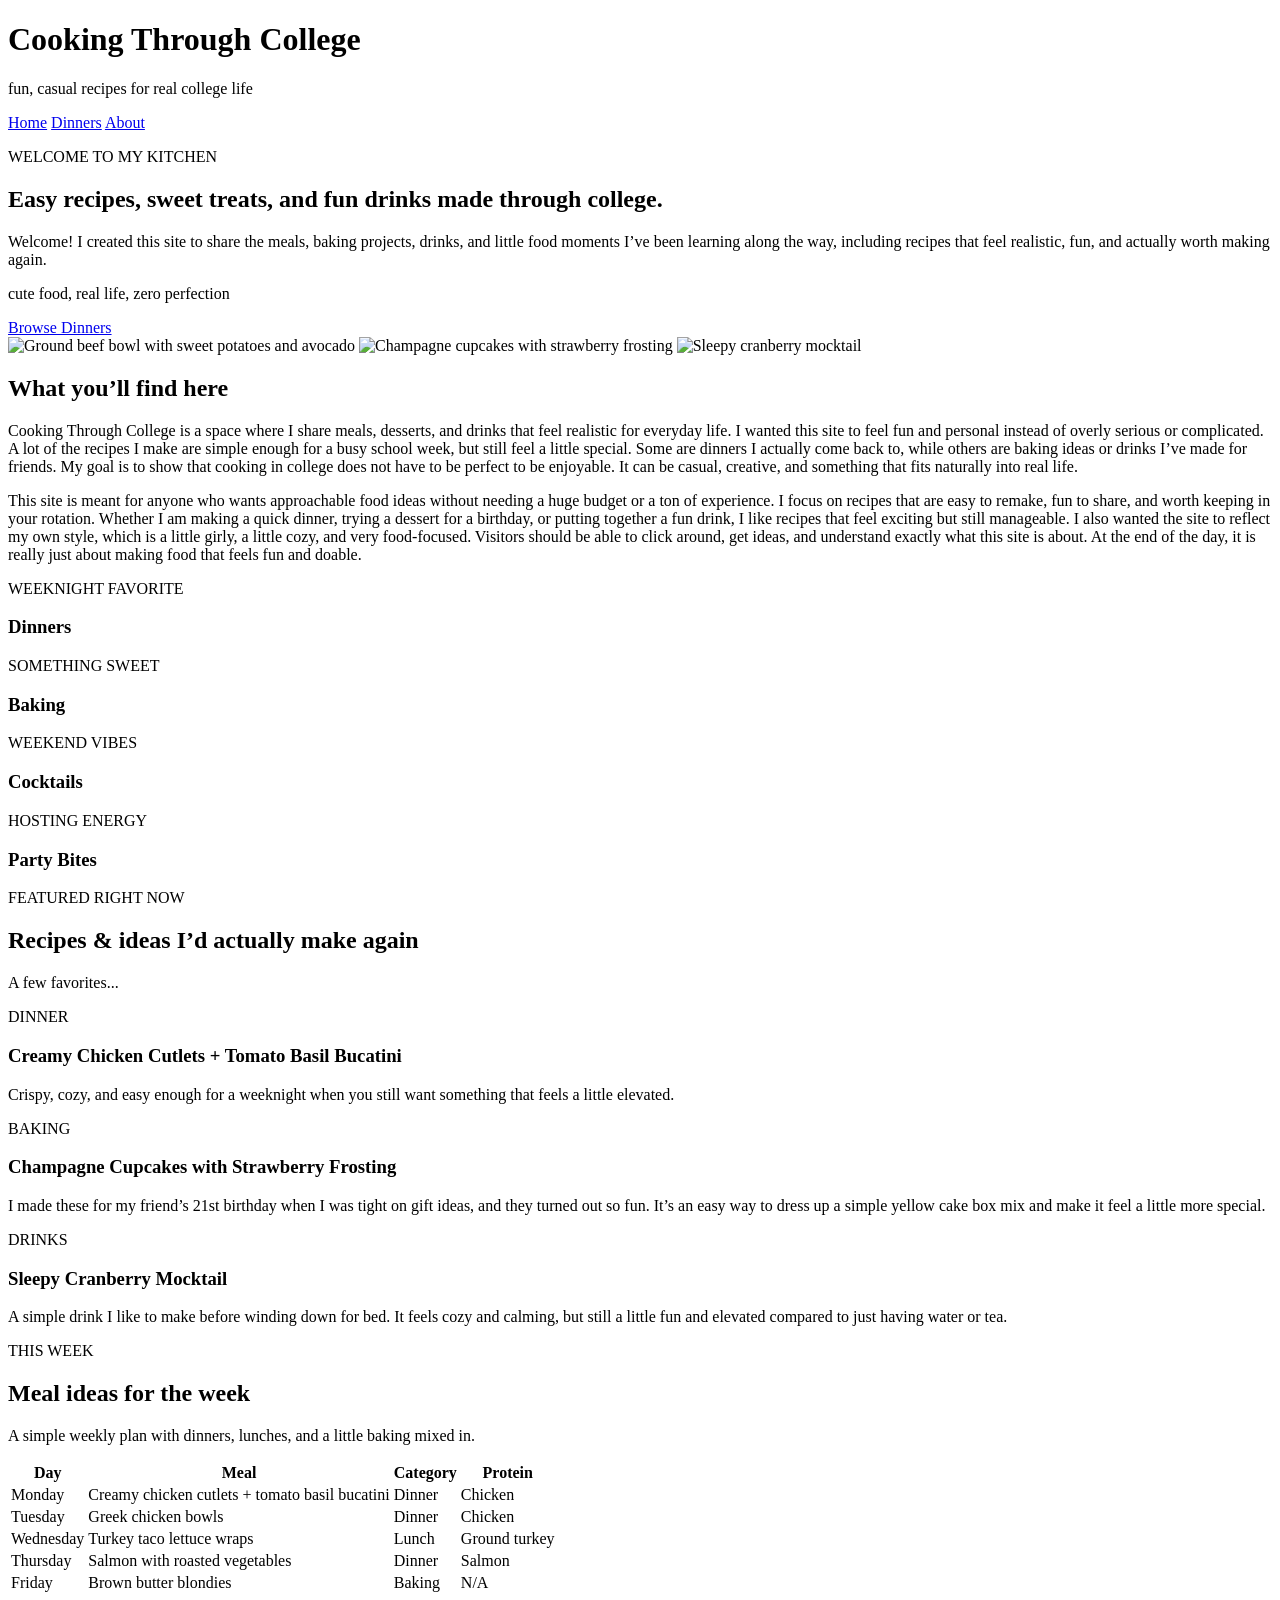
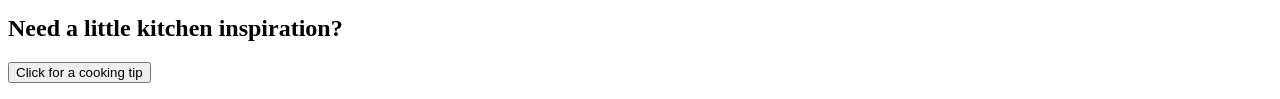
==== index.html @ 00fe20cf "Add files via upload" ====
<!DOCTYPE html>
<html lang="en">
<head>
  <meta charset="UTF-8">
  <meta name="viewport" content="width=device-width, initial-scale=1.0">
  <title>Cooking Through College</title>

  <link rel="preconnect" href="https://fonts.googleapis.com">
  <link rel="preconnect" href="https://fonts.gstatic.com" crossorigin>
  <link href="https://fonts.googleapis.com/css2?family=Parisienne&family=Playfair+Display:wght@600;700&family=Poppins:wght@300;400;500;600;700&display=swap" rel="stylesheet">

  <link rel="stylesheet" href="styles.css">
</head>
<body>

  <header class="site-header">
    <div class="nav-wrap">
      <div class="logo-area">
        <h1>Cooking Through College</h1>
        <p class="tagline">fun, casual recipes for real college life</p>
      </div>

      <nav>
        <a href="index.html">Home</a>
        <a href="dinners.html">Dinners</a>
        <a href="about.html">About</a>
      </nav>
    </div>
  </header>

  <main>
    <section class="hero">
      <div class="hero-text">
        <p class="eyebrow">WELCOME TO MY KITCHEN</p>
        <h2>Easy recipes, sweet treats, and fun drinks made through college.</h2>
        <p class="hero-description">
          Welcome! I created this site to share the meals, baking projects, drinks, and
          little food moments I’ve been learning along the way, including recipes
          that feel realistic, fun, and actually worth making again.
        </p>
        <p class="script-line">cute food, real life, zero perfection</p>
        <a class="hero-button" href="dinners.html">Browse Dinners</a>
      </div>
    </section>

    <section class="home-gallery">
      <img src="images/dinner.jpg" alt="Ground beef bowl with sweet potatoes and avocado">
      <img src="images/cupcakes.jpg" alt="Champagne cupcakes with strawberry frosting">
      <img src="images/mocktail.jpg" alt="Sleepy cranberry mocktail">
    </section>

    <section class="home-intro">
      <h2>What you’ll find here</h2>
      <p>
        Cooking Through College is a space where I share meals, desserts, and drinks that feel realistic for everyday life.
        I wanted this site to feel fun and personal instead of overly serious or complicated.
        A lot of the recipes I make are simple enough for a busy school week, but still feel a little special.
        Some are dinners I actually come back to, while others are baking ideas or drinks I’ve made for friends.
        My goal is to show that cooking in college does not have to be perfect to be enjoyable.
        It can be casual, creative, and something that fits naturally into real life.
      </p>

      <p>
        This site is meant for anyone who wants approachable food ideas without needing a huge budget or a ton of experience.
        I focus on recipes that are easy to remake, fun to share, and worth keeping in your rotation.
        Whether I am making a quick dinner, trying a dessert for a birthday, or putting together a fun drink, I like recipes that feel exciting but still manageable.
        I also wanted the site to reflect my own style, which is a little girly, a little cozy, and very food-focused.
        Visitors should be able to click around, get ideas, and understand exactly what this site is about.
        At the end of the day, it is really just about making food that feels fun and doable.
      </p>
    </section>

    <section class="category-preview">
      <div class="category-card">
        <p class="category-label">WEEKNIGHT FAVORITE</p>
        <h3>Dinners</h3>
      </div>

      <div class="category-card">
        <p class="category-label">SOMETHING SWEET</p>
        <h3>Baking</h3>
      </div>

      <div class="category-card">
        <p class="category-label">WEEKEND VIBES</p>
        <h3>Cocktails</h3>
      </div>

      <div class="category-card">
        <p class="category-label">HOSTING ENERGY</p>
        <h3>Party Bites</h3>
      </div>
    </section>

    <section class="featured-recipes">
      <div class="section-heading">
        <p class="eyebrow">FEATURED RIGHT NOW</p>
        <h2>Recipes & ideas I’d actually make again</h2>
        <p>A few favorites...</p>
      </div>

      <div class="recipe-grid">
        <article class="recipe-card">
          <div class="recipe-card-content">
            <p class="recipe-type">DINNER</p>
            <h3>Creamy Chicken Cutlets + Tomato Basil Bucatini</h3>
            <p>
              Crispy, cozy, and easy enough for a weeknight when you still want
              something that feels a little elevated.
            </p>
          </div>
        </article>

        <article class="recipe-card">
          <div class="recipe-card-content">
            <p class="recipe-type">BAKING</p>
            <h3>Champagne Cupcakes with Strawberry Frosting</h3>
            <p>
              I made these for my friend’s 21st birthday when I was tight on gift ideas, and they turned out so fun.
              It’s an easy way to dress up a simple yellow cake box mix and make it feel a little more special.
            </p>
          </div>
        </article>

        <article class="recipe-card">
          <div class="recipe-card-content">
            <p class="recipe-type">DRINKS</p>
            <h3>Sleepy Cranberry Mocktail</h3>
            <p>
              A simple drink I like to make before winding down for bed. It feels cozy and calming,
              but still a little fun and elevated compared to just having water or tea.
            </p>
          </div>
        </article>
      </div>
    </section>

    <section class="week-section">
      <div class="section-heading">
        <p class="eyebrow">THIS WEEK</p>
        <h2>Meal ideas for the week</h2>
        <p>
          A simple weekly plan with dinners, lunches, and a little baking mixed in.
        </p>
      </div>

      <table>
        <tr>
          <th>Day</th>
          <th>Meal</th>
          <th>Category</th>
          <th>Protein</th>
        </tr>
        <tr>
          <td>Monday</td>
          <td>Creamy chicken cutlets + tomato basil bucatini</td>
          <td>Dinner</td>
          <td>Chicken</td>
        </tr>
        <tr>
          <td>Tuesday</td>
          <td>Greek chicken bowls</td>
          <td>Dinner</td>
          <td>Chicken</td>
        </tr>
        <tr>
          <td>Wednesday</td>
          <td>Turkey taco lettuce wraps</td>
          <td>Lunch</td>
          <td>Ground turkey</td>
        </tr>
        <tr>
          <td>Thursday</td>
          <td>Salmon with roasted vegetables</td>
          <td>Dinner</td>
          <td>Salmon</td>
        </tr>
        <tr>
          <td>Friday</td>
          <td>Brown butter blondies</td>
          <td>Baking</td>
          <td>N/A</td>
        </tr>
      </table>
    </section>

    <section class="kitchen-tip">
      <h2>Need a little kitchen inspiration?</h2>
      <button onclick="showTip()">Click for a cooking tip</button>
      <p id="tip-message"></p>
    </section>
  </main>

  <script>
    function showTip() {
      document.getElementById("tip-message").innerHTML =
        "Start with simple recipes you’ll actually make again—easy food is still good food.";
    }
  </script>

</body>
</html>
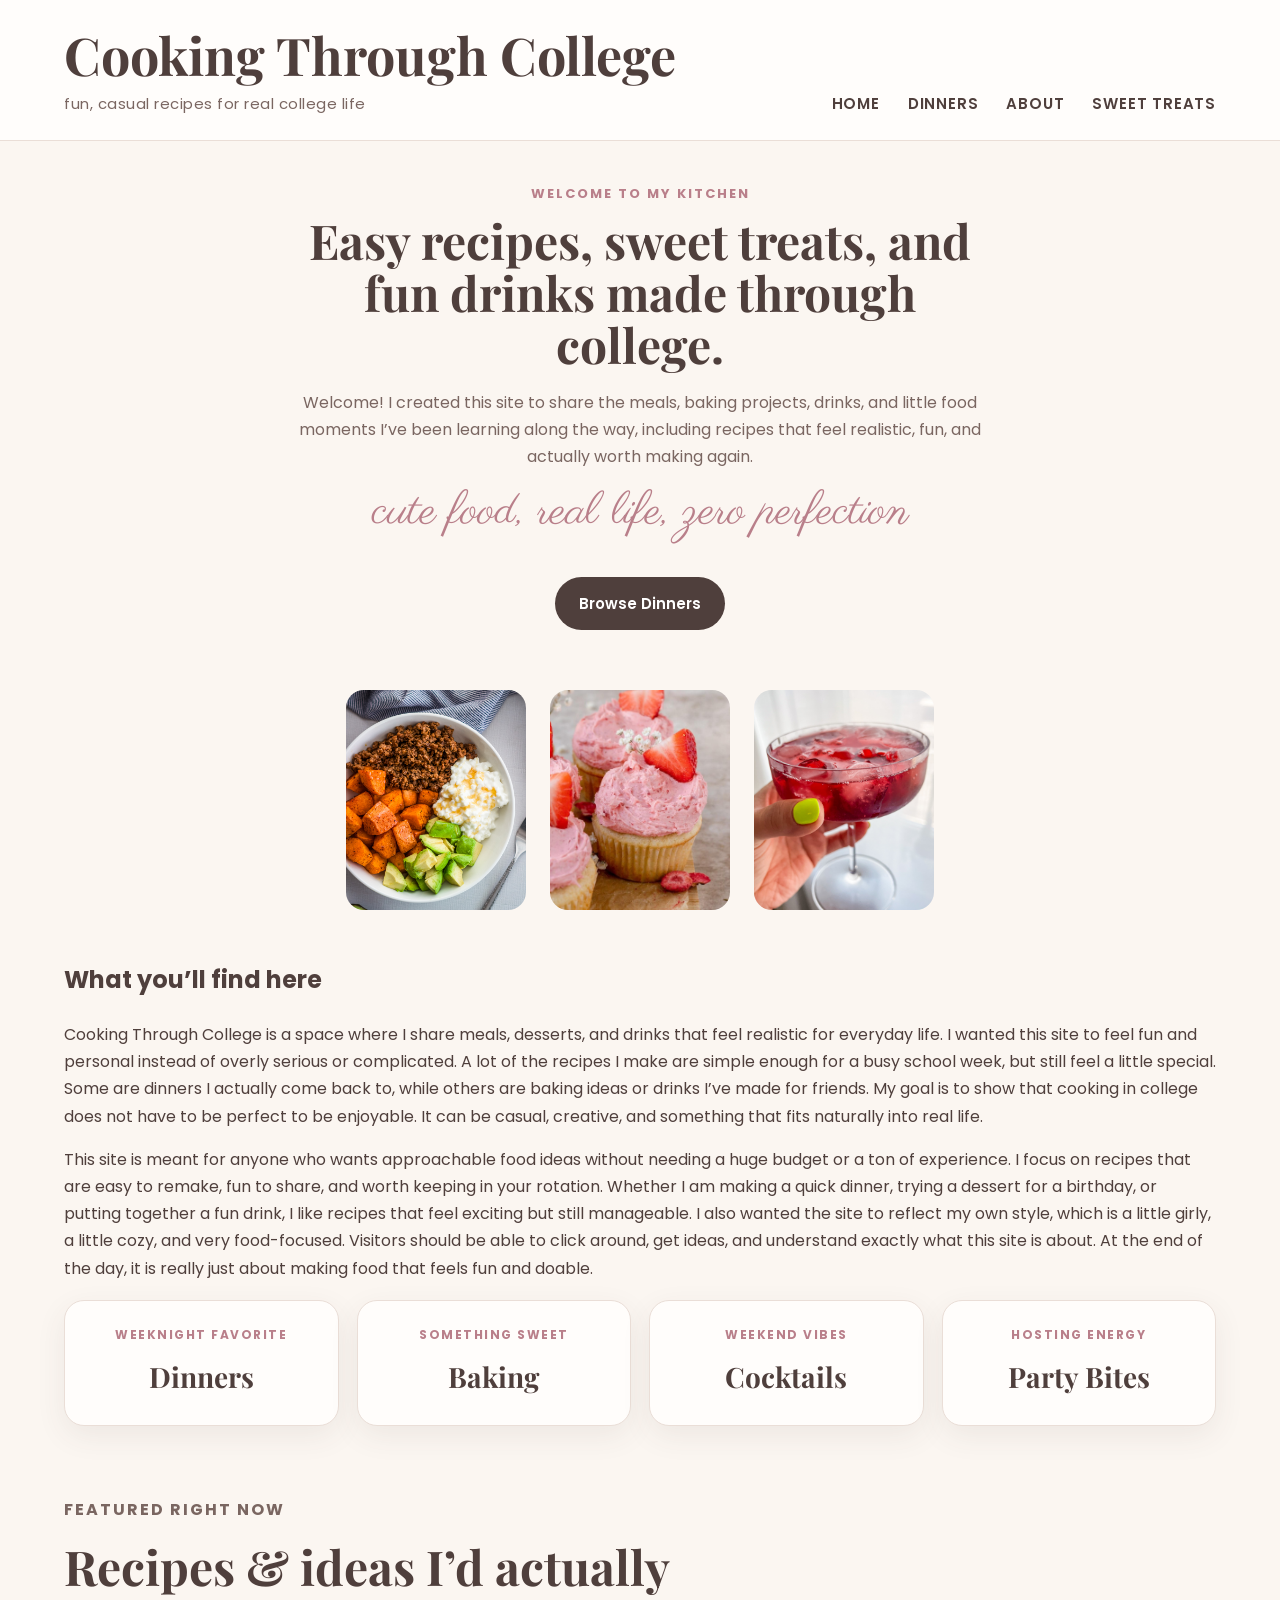
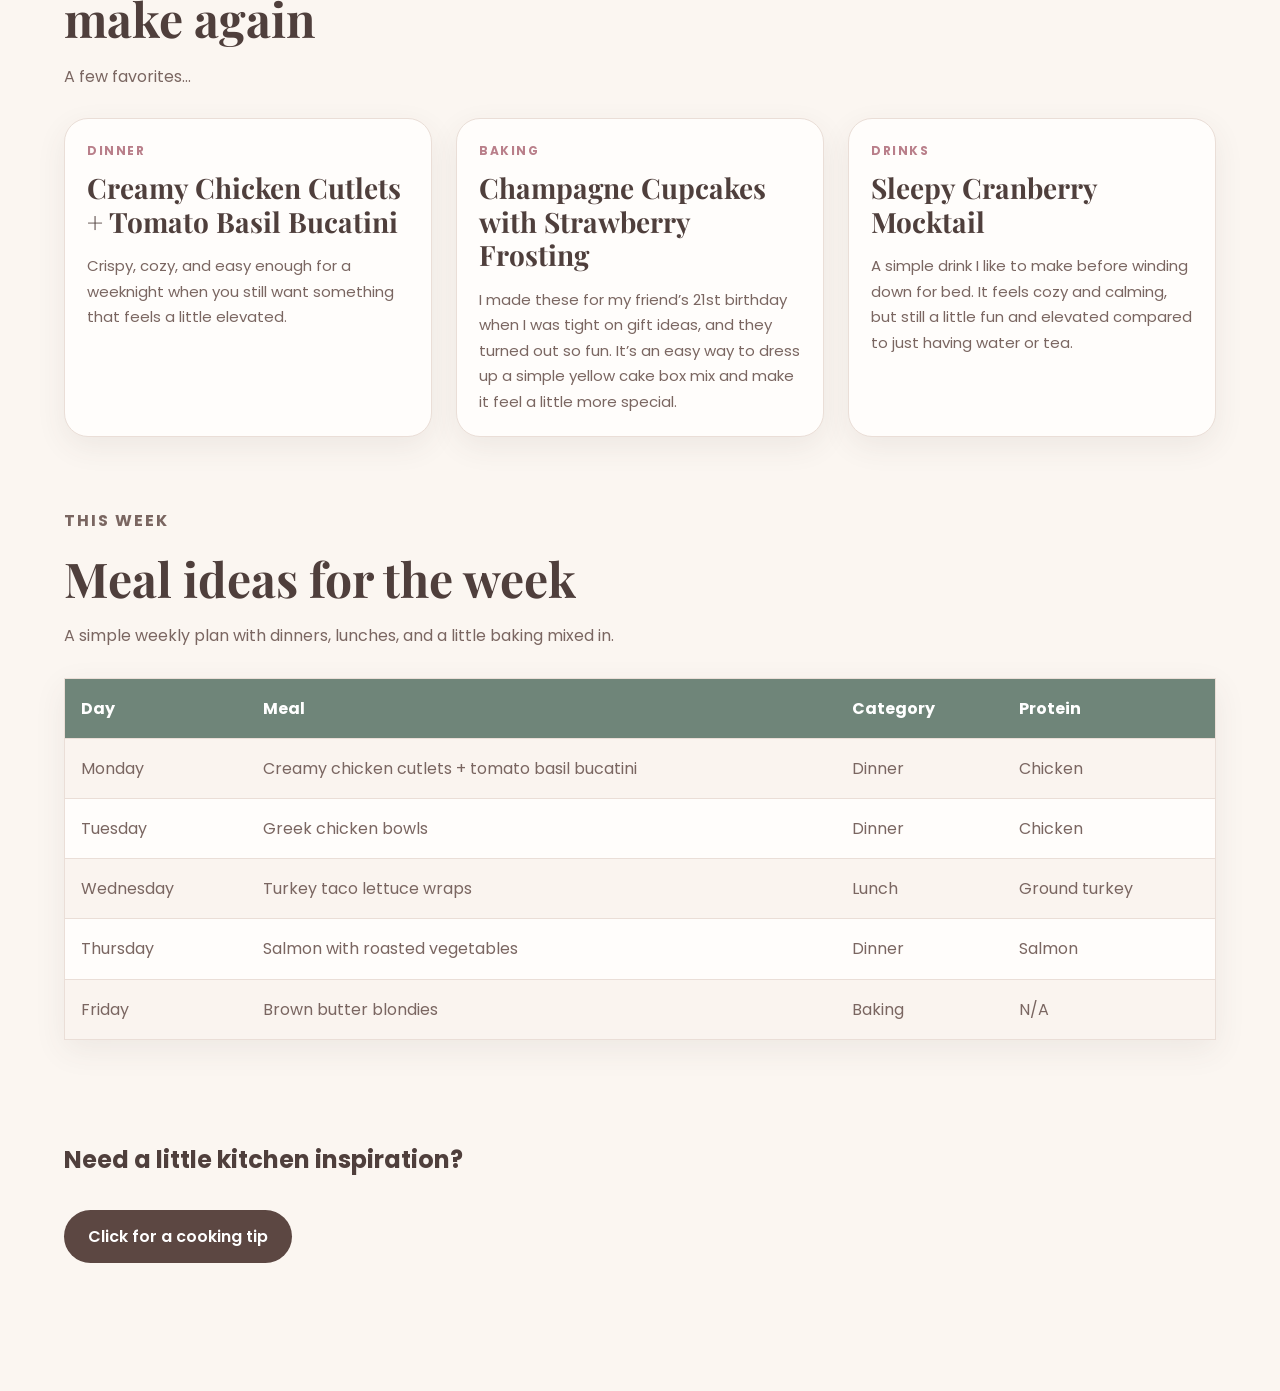
==== commit 377b409d: "index.html" ====
--- a/index.html
+++ b/index.html
@@ -21,10 +21,11 @@
       </div>
 
       <nav>
-        <a href="index.html">Home</a>
-        <a href="dinners.html">Dinners</a>
-        <a href="about.html">About</a>
-      </nav>
+  <a href="index.html">Home</a>
+  <a href="dinners.html">Dinners</a>
+  <a href="about.html">About</a>
+  <a href="materialize.html">Sweet Treats</a>
+</nav>
     </div>
   </header>
 
@@ -199,4 +200,4 @@
   </script>
 
 </body>
-</html>+</html>
--- a/styles.css
+++ b/styles.css
@@ -0,0 +1,337 @@
+:root {
+  --cream: #fbf6f1;
+  --soft-white: #fffdfb;
+  --dusty-rose: #d8a7a7;
+  --rose-deep: #b97f8a;
+  --blush: #f5e3e1;
+  --sage: #9caf9b;
+  --deep-sage: #6f8579;
+  --mocha: #4f3f3c;
+  --light-mocha: #7a6661;
+  --border: #eaded7;
+  --shadow: 0 10px 30px rgba(79, 63, 60, 0.08);
+}
+
+* {
+  box-sizing: border-box;
+}
+
+body {
+  margin: 0;
+  background-color: var(--cream);
+  color: var(--mocha);
+  font-family: "Poppins", sans-serif;
+  line-height: 1.7;
+}
+
+a {
+  text-decoration: none;
+}
+
+.site-header {
+  background-color: var(--soft-white);
+  border-bottom: 1px solid var(--border);
+}
+
+.nav-wrap {
+  max-width: 1200px;
+  margin: 0 auto;
+  padding: 28px 24px 24px;
+  display: flex;
+  justify-content: space-between;
+  align-items: end;
+  gap: 30px;
+}
+
+.logo-area h1 {
+  margin: 0;
+  font-family: "Playfair Display", serif;
+  font-size: 52px;
+  line-height: 1.05;
+  color: var(--mocha);
+}
+
+.tagline {
+  margin: 8px 0 0;
+  font-size: 15px;
+  color: var(--light-mocha);
+  letter-spacing: 0.5px;
+}
+
+nav {
+  display: flex;
+  gap: 28px;
+  flex-wrap: wrap;
+}
+
+nav a {
+  color: var(--mocha);
+  font-size: 15px;
+  font-weight: 600;
+  text-transform: uppercase;
+  letter-spacing: 0.8px;
+}
+
+nav a:hover {
+  color: var(--rose-deep);
+}
+
+main {
+  max-width: 1200px;
+  margin: 0 auto;
+  padding: 42px 24px 70px;
+}
+
+.hero {
+  display: block;
+  max-width: 700px;
+  margin: 0 auto 60px;
+  text-align: center;
+}
+
+.hero-text {
+  text-align: center;
+}
+
+.eyebrow {
+  margin: 0 0 10px;
+  color: var(--rose-deep);
+  font-size: 13px;
+  font-weight: 700;
+  letter-spacing: 2px;
+  text-transform: uppercase;
+}
+
+.hero h2,
+.section-heading h2 {
+  margin: 0 0 18px;
+  font-family: "Playfair Display", serif;
+  font-size: 48px;
+  line-height: 1.08;
+  color: var(--mocha);
+}
+
+.hero-description,
+.section-heading p {
+  font-size: 16px;
+  color: var(--light-mocha);
+  margin-bottom: 18px;
+}
+
+.script-line {
+  text-align: center;
+  margin: 18px 0 28px;
+  font-family: "Parisienne", cursive;
+  font-size: 46px;
+  color: var(--rose-deep);
+  line-height: 1.1;
+}
+
+.hero-button {
+  display: inline-block;
+  margin-top: 10px;
+  background-color: var(--mocha);
+  color: white;
+  padding: 14px 24px;
+  border-radius: 999px;
+  font-weight: 600;
+  font-size: 15px;
+}
+
+.hero-button:hover {
+  background-color: var(--rose-deep);
+}
+
+.category-preview {
+  display: grid;
+  grid-template-columns: repeat(4, 1fr);
+  gap: 18px;
+  margin: 18px 0 70px;
+}
+
+.category-card {
+  background-color: var(--soft-white);
+  border: 1px solid var(--border);
+  border-radius: 20px;
+  padding: 24px 20px;
+  text-align: center;
+  box-shadow: var(--shadow);
+}
+
+.category-label {
+  margin: 0 0 8px;
+  color: var(--rose-deep);
+  font-size: 12px;
+  font-weight: 700;
+  letter-spacing: 1.5px;
+}
+
+.category-card h3 {
+  margin: 0;
+  font-family: "Playfair Display", serif;
+  font-size: 28px;
+  color: var(--mocha);
+}
+
+.featured-recipes {
+  margin-bottom: 70px;
+}
+
+.section-heading {
+  max-width: 700px;
+  margin-bottom: 28px;
+}
+
+.recipe-grid {
+  display: grid;
+  grid-template-columns: repeat(3, 1fr);
+  gap: 24px;
+}
+
+.recipe-card {
+  background-color: var(--soft-white);
+  border-radius: 24px;
+  overflow: hidden;
+  box-shadow: var(--shadow);
+  border: 1px solid var(--border);
+}
+
+.recipe-card-content {
+  padding: 22px;
+}
+
+.recipe-type {
+  margin: 0 0 10px;
+  color: var(--rose-deep);
+  font-size: 12px;
+  font-weight: 700;
+  letter-spacing: 1.6px;
+  text-transform: uppercase;
+}
+
+.recipe-card h3 {
+  margin: 0 0 12px;
+  font-family: "Playfair Display", serif;
+  font-size: 28px;
+  line-height: 1.2;
+  color: var(--mocha);
+}
+
+.recipe-card p:last-child {
+  margin-bottom: 0;
+  color: var(--light-mocha);
+  font-size: 15px;
+}
+
+.week-section {
+  margin-bottom: 40px;
+}
+
+table {
+  width: 100%;
+  border-collapse: collapse;
+  background-color: var(--soft-white);
+  border: 1px solid var(--border);
+  box-shadow: var(--shadow);
+}
+
+th {
+  background-color: var(--deep-sage);
+  color: white;
+  padding: 16px;
+  text-align: left;
+  font-size: 16px;
+}
+
+td {
+  padding: 16px;
+  border-top: 1px solid var(--border);
+  color: var(--light-mocha);
+}
+
+tr:nth-child(even) {
+  background-color: #faf4ef;
+}
+.home-gallery {
+  max-width: 900px;
+  margin: 40px auto 50px;
+  display: flex;
+  justify-content: center;
+  gap: 24px;
+}
+
+.home-gallery img {
+  width: 180px;
+  height: 220px;
+  object-fit: cover;
+  border-radius: 18px;
+  display: block;
+}
+.kitchen-tip {
+  padding: 40px 0;
+}
+
+.kitchen-tip button {
+  background-color: #5c4742;
+  color: white;
+  border: none;
+  padding: 14px 24px;
+  border-radius: 30px;
+  font-size: 1rem;
+  font-family: 'Poppins', sans-serif;
+  font-weight: 600;
+  cursor: pointer;
+  margin-top: 10px;
+}
+
+.kitchen-tip button:hover {
+  opacity: 0.9;
+}
+
+#tip-message {
+  margin-top: 18px;
+  font-size: 1.1rem;
+  color: #5c4742;
+}
+.about-fun {
+  text-align: center;
+  padding: 50px 20px 30px;
+}
+
+.about-fun button {
+  background-color: #5c4742;
+  color: white;
+  border: none;
+  padding: 14px 24px;
+  border-radius: 30px;
+  font-size: 1rem;
+  font-family: 'Poppins', sans-serif;
+  font-weight: 600;
+  cursor: pointer;
+  margin-top: 10px;
+}
+
+.about-fun button:hover {
+  opacity: 0.9;
+}
+
+#fun-fact {
+  margin-top: 18px;
+  font-size: 1.1rem;
+  color: #5c4742;
+}
+
+.contact-preview {
+  text-align: center;
+  padding: 30px 20px 60px;
+}
+
+.contact-preview a {
+  color: #c48a98;
+  font-weight: 600;
+  text-decoration: none;
+}
+
+.contact-preview a:hover {
+  text-decoration: underline;
+}
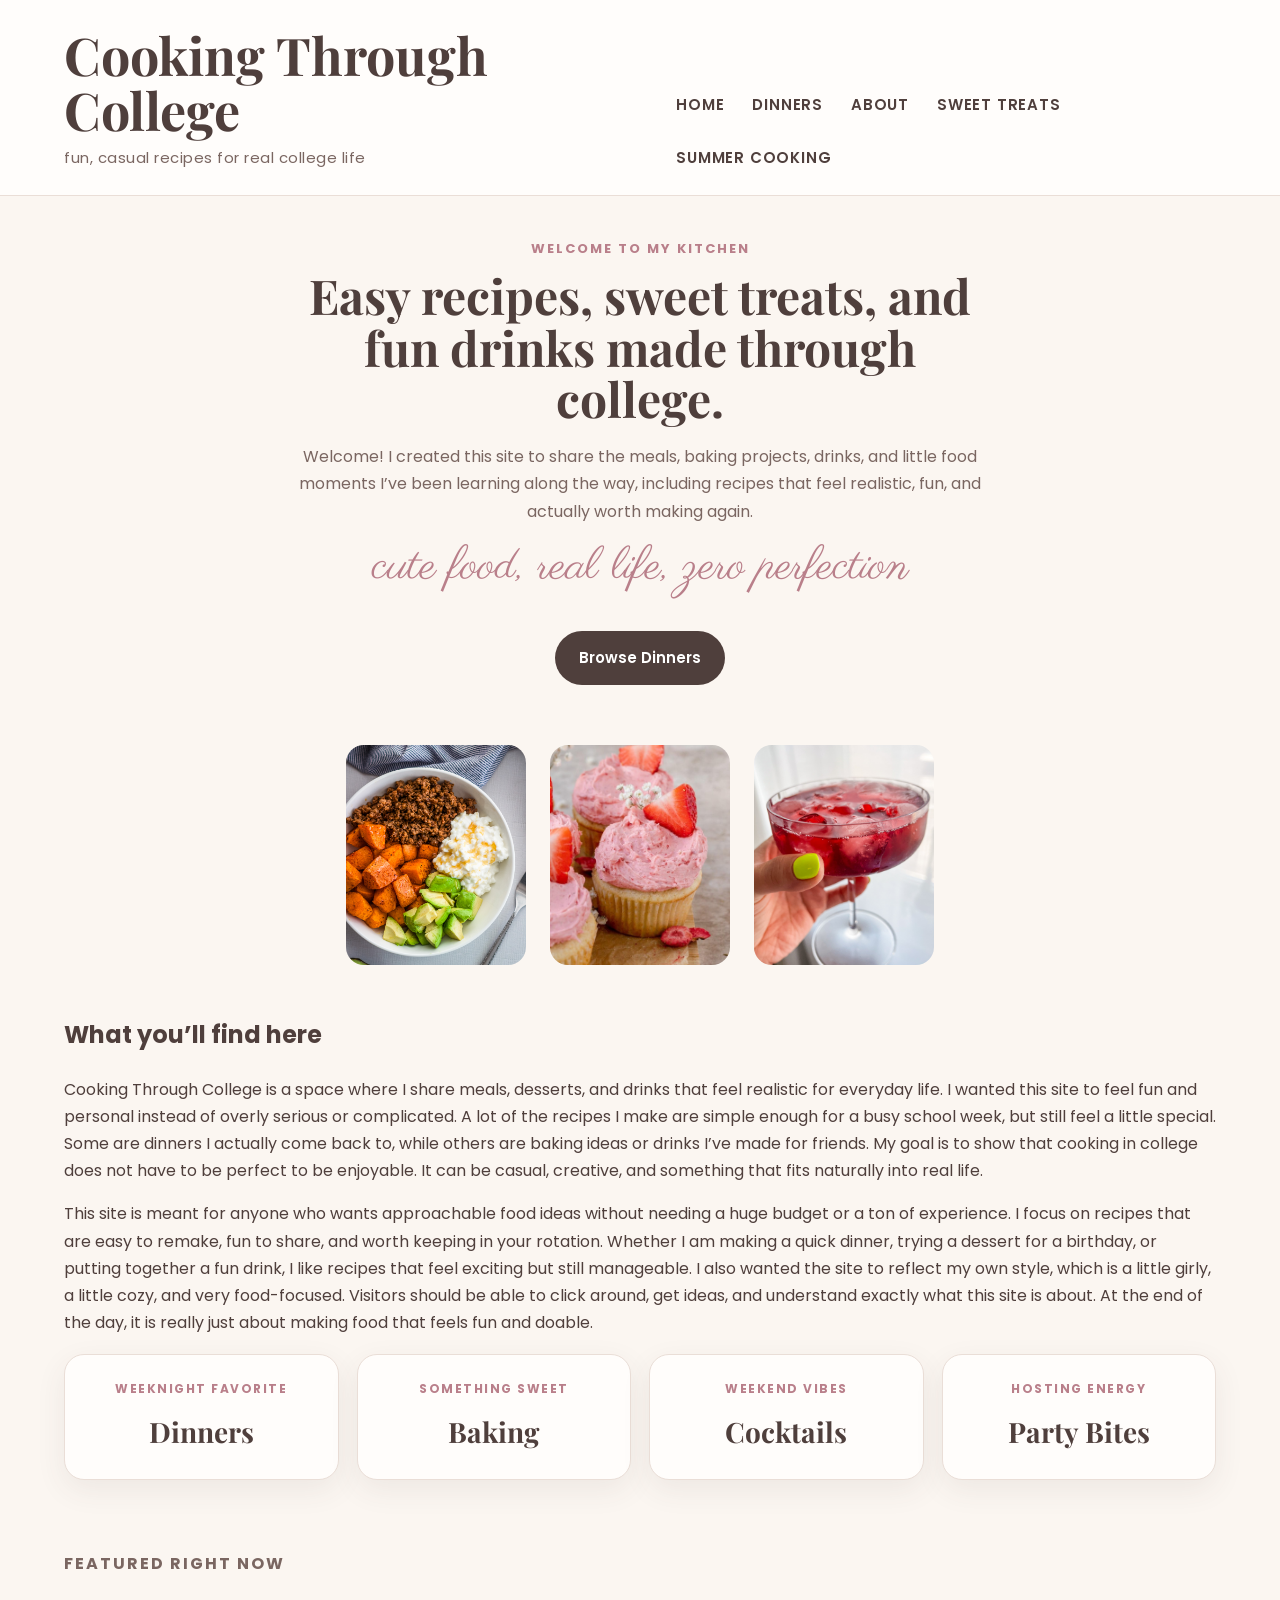
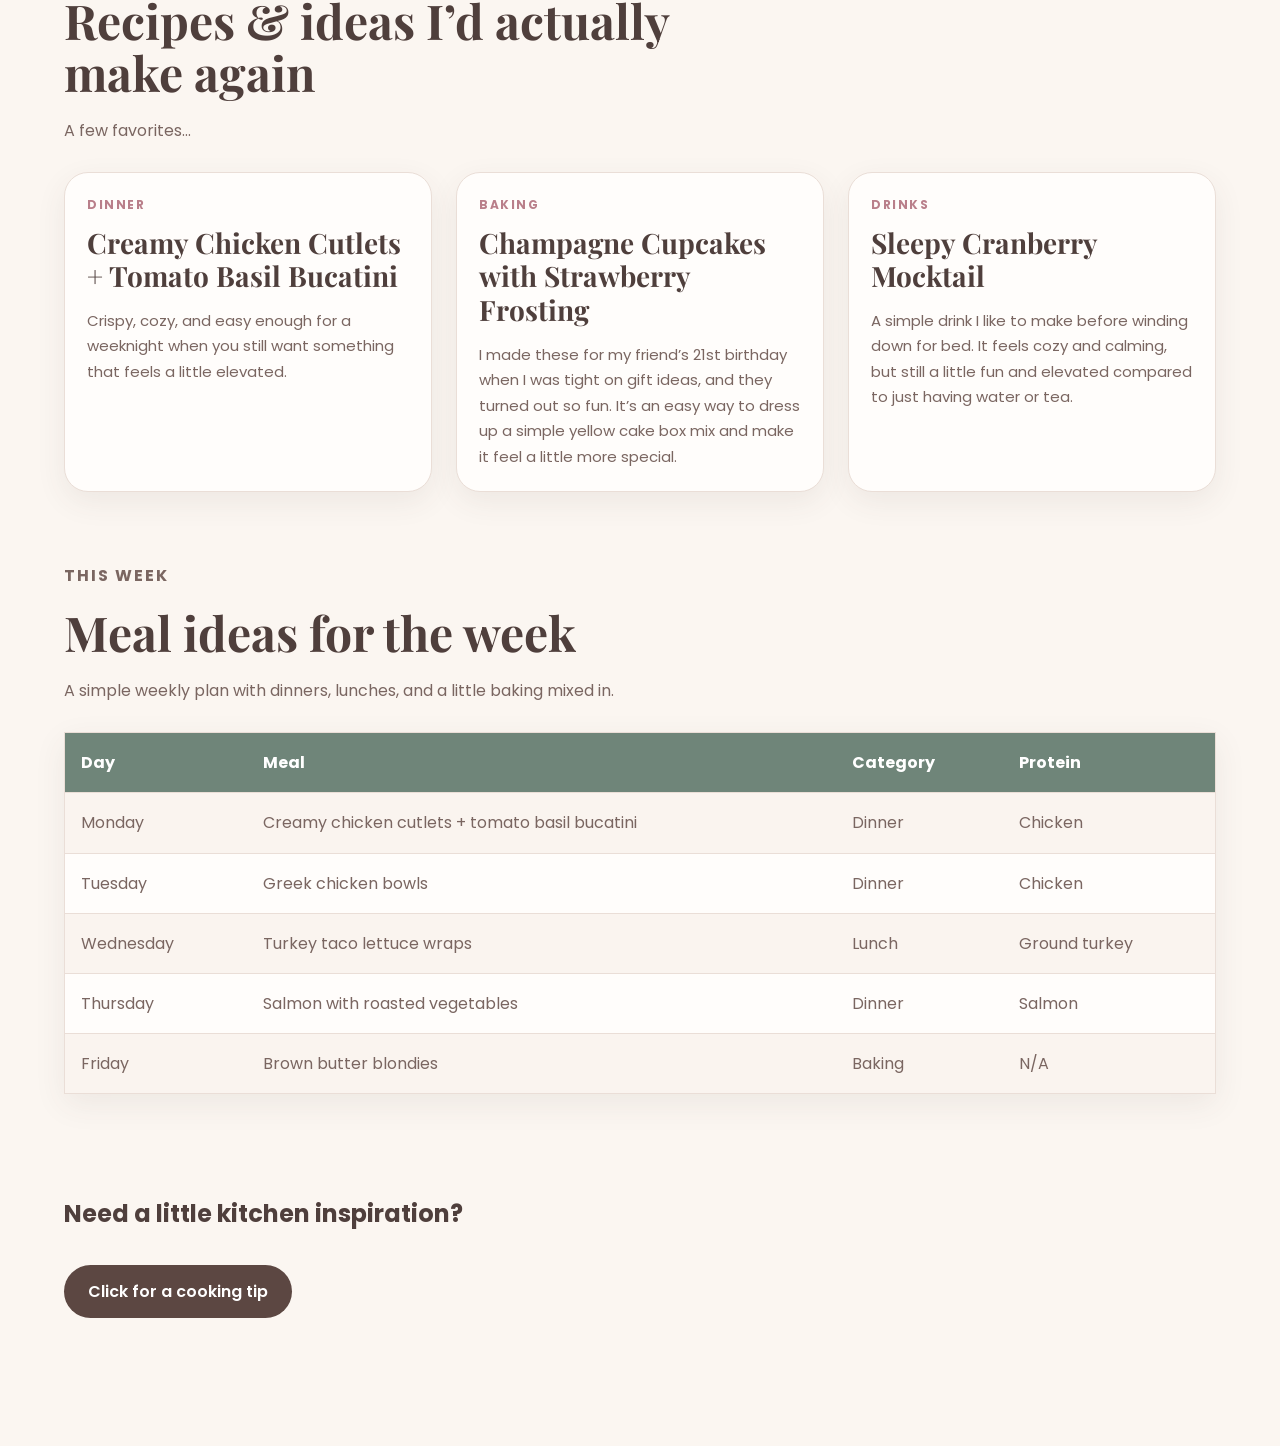
==== commit 88e33bd4: "Update index.html" ====
--- a/index.html
+++ b/index.html
@@ -20,11 +20,12 @@
         <p class="tagline">fun, casual recipes for real college life</p>
       </div>
 
-      <nav>
+     <nav>
   <a href="index.html">Home</a>
   <a href="dinners.html">Dinners</a>
   <a href="about.html">About</a>
   <a href="materialize.html">Sweet Treats</a>
+  <a href="jquery.html">Summer Cooking</a>
 </nav>
     </div>
   </header>
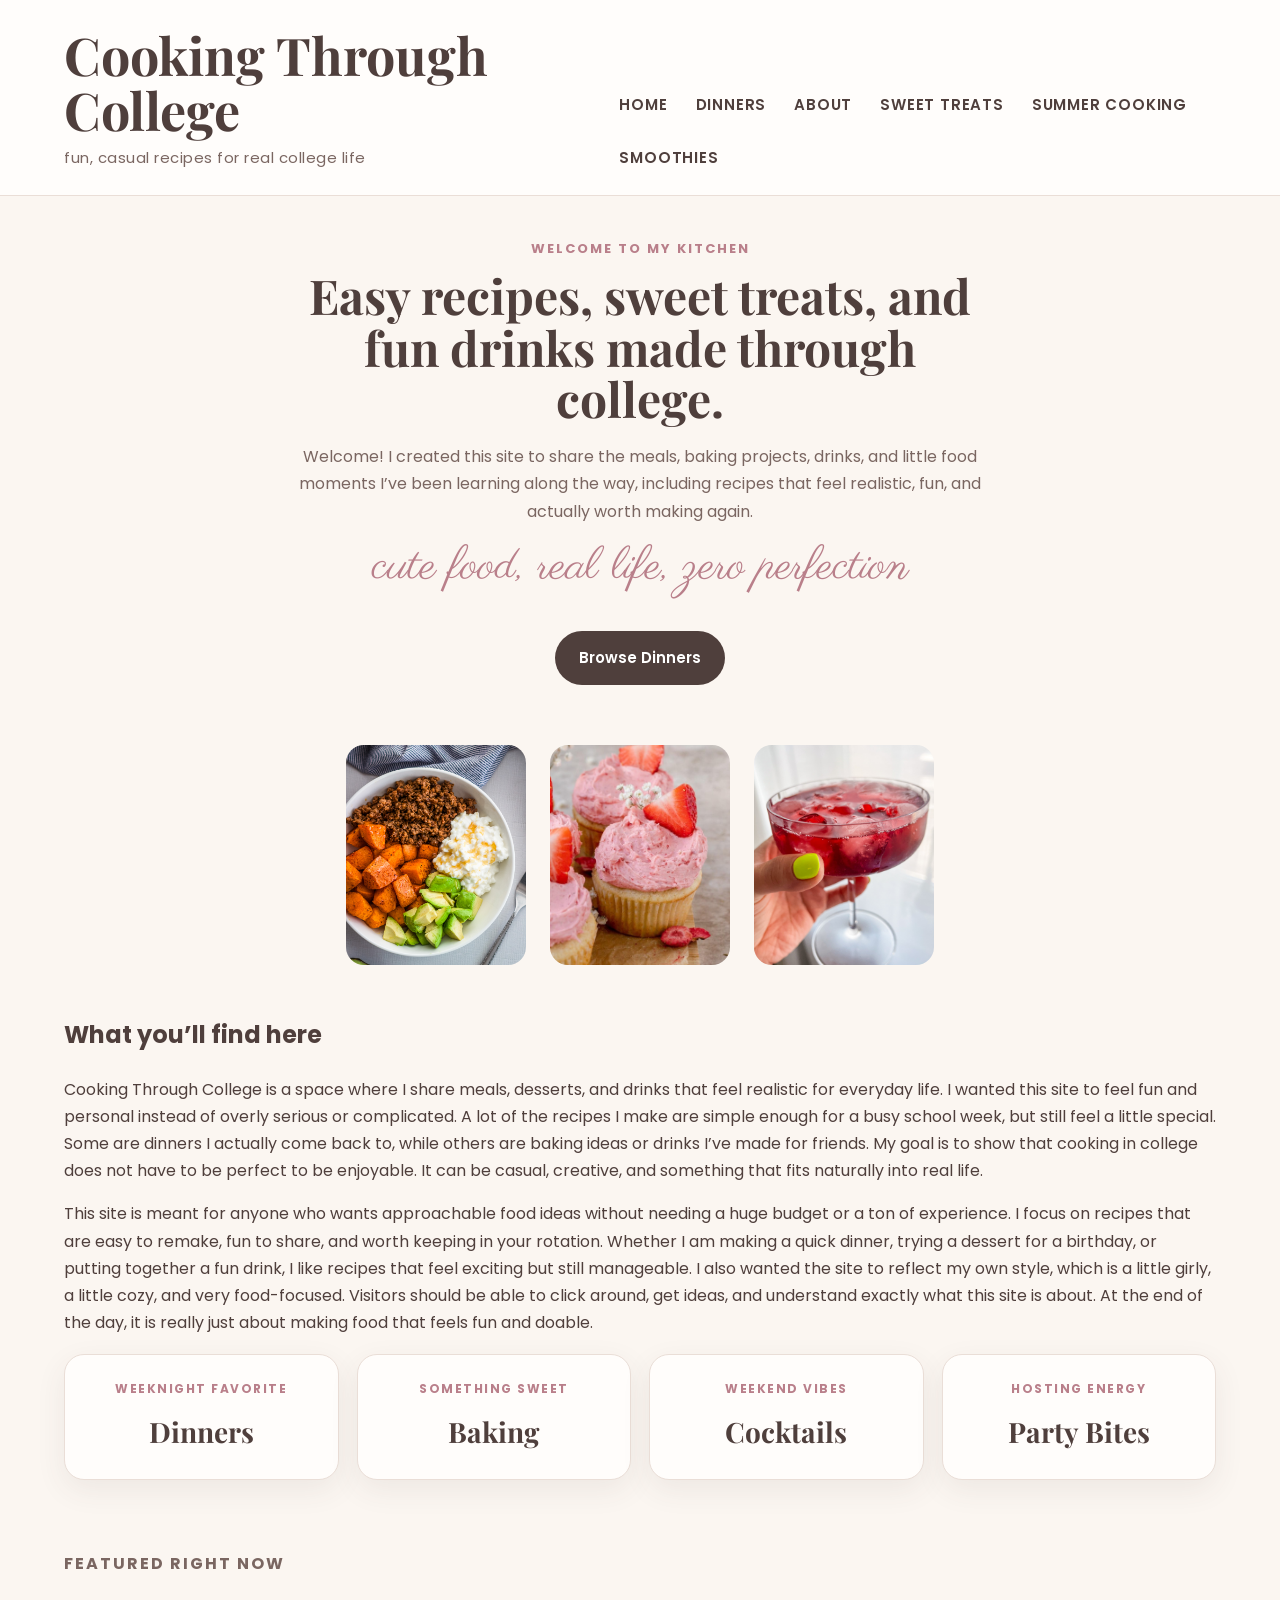
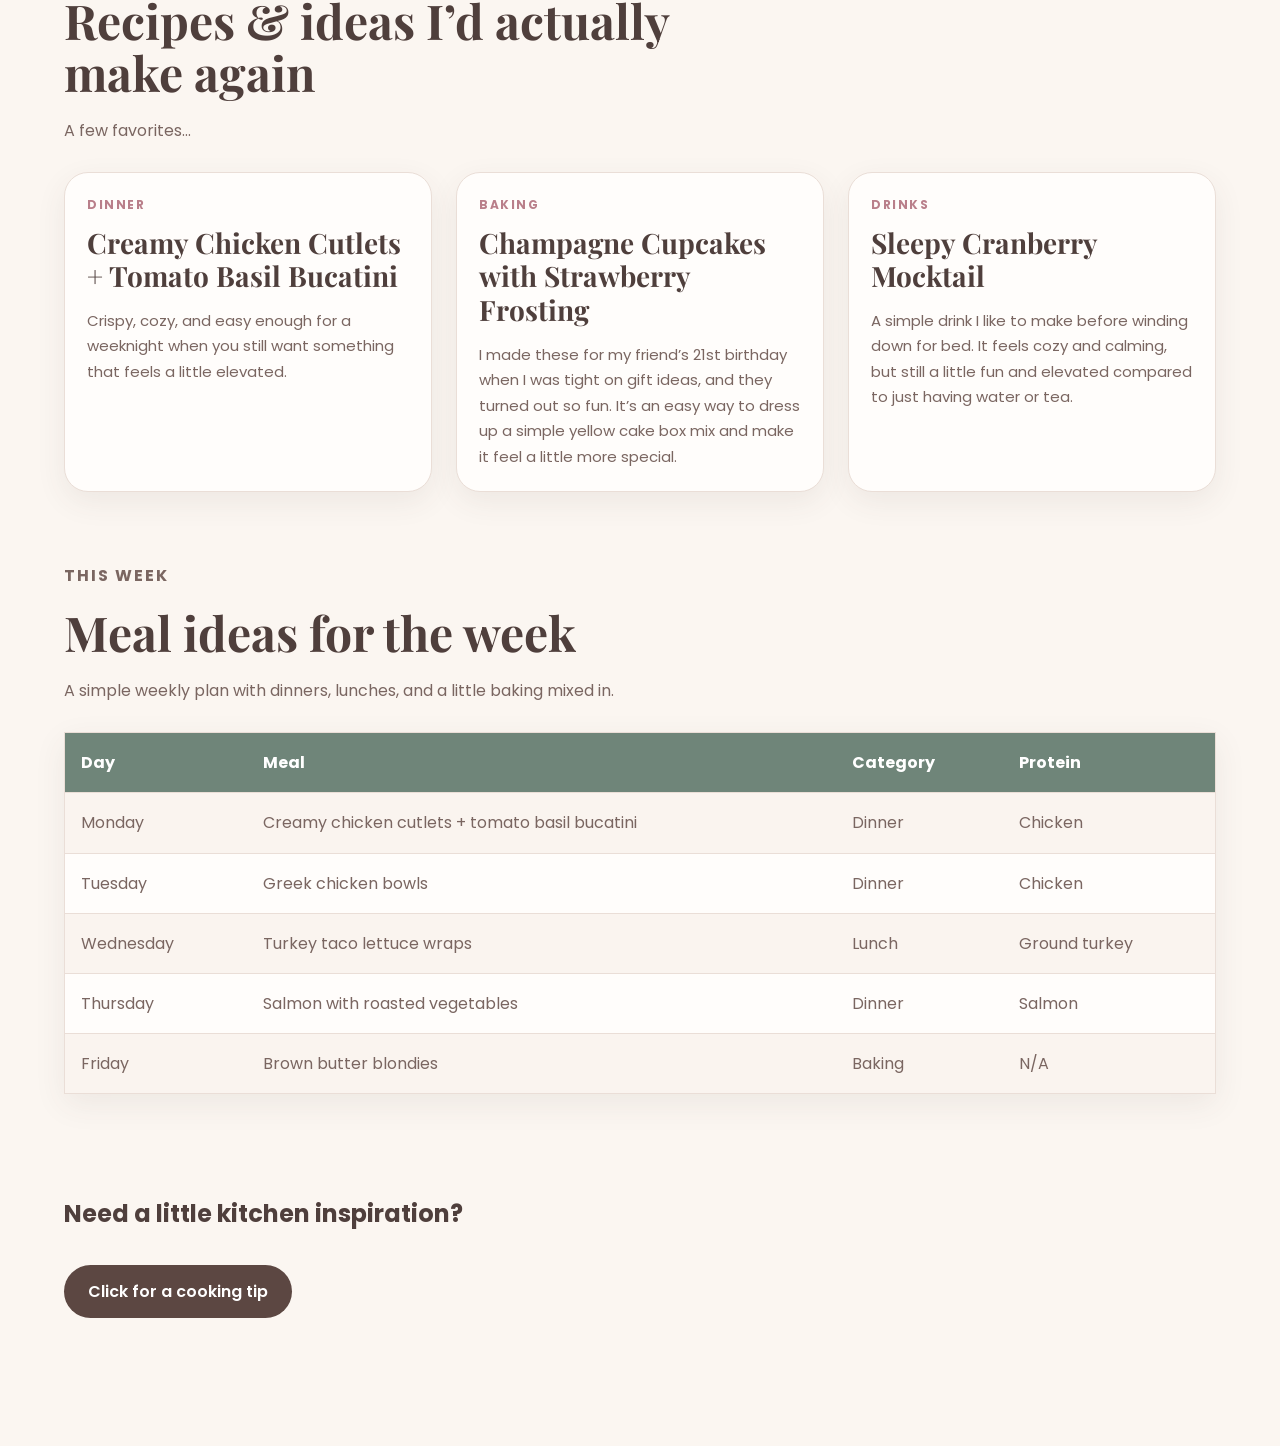
==== commit 36f8ff72: "Update index.html" ====
--- a/index.html
+++ b/index.html
@@ -26,6 +26,7 @@
   <a href="about.html">About</a>
   <a href="materialize.html">Sweet Treats</a>
   <a href="jquery.html">Summer Cooking</a>
+  <a href="bootstrap.html">Smoothies</a>
 </nav>
     </div>
   </header>
--- a/styles.css
+++ b/styles.css
@@ -334,4 +334,99 @@
 
 .contact-preview a:hover {
   text-decoration: underline;
-}+}
+/* Bootstrap Smoothies Page */
+
+.bootstrap-header {
+  text-align: center;
+  background-color: #f6d6df;
+  padding: 35px 20px 25px;
+  border-bottom: 2px solid #e8c2cb;
+}
+
+.bootstrap-header h1 {
+  font-family: 'Parisienne', cursive;
+  font-size: 3.6rem;
+  color: #9b5c6b;
+  margin: 0;
+}
+
+.bootstrap-header p {
+  margin: 8px 0 22px;
+  color: #5b4542;
+}
+
+.bootstrap-header nav {
+  display: flex;
+  justify-content: center;
+  gap: 35px;
+  flex-wrap: wrap;
+}
+
+.bootstrap-header nav a {
+  color: #4b3835;
+  text-decoration: none;
+  font-weight: 600;
+  font-size: 1rem;
+}
+
+.bootstrap-header nav a:hover {
+  color: #9b5c6b;
+}
+
+main.container {
+  max-width: 1100px;
+}
+
+.smoothie-slide {
+  min-height: 210px;
+  padding: 45px 30px;
+}
+
+.smoothie-card {
+  padding: 10px;
+}
+
+form.smoothie-card {
+  max-width: 850px;
+  margin: 0 auto;
+}
+
+.btn-pink {
+  width: auto;
+  padding: 10px 30px;
+  display: block;
+  margin-top: 20px;
+}
+#smoothieCarousel {
+  background-color: #f7dce2;
+  border-radius: 24px;
+  min-height: 250px;
+  padding: 40px;
+  margin-top: 25px;
+  box-shadow: 0 10px 25px rgba(75, 56, 53, 0.08);
+}
+
+#smoothieCarousel .carousel-item {
+  text-align: center;
+  padding: 45px 80px;
+}
+
+#smoothieCarousel h3 {
+  font-family: 'Playfair Display', serif;
+  color: #8f4448;
+  font-size: 2rem;
+}
+
+#smoothieCarousel p {
+  color: #4b3835;
+  font-size: 1rem;
+}
+
+.carousel-control-prev-icon,
+.carousel-control-next-icon {
+  filter: invert(1);
+}
+.smoothie-intro {
+  margin-top: 30px;
+}
